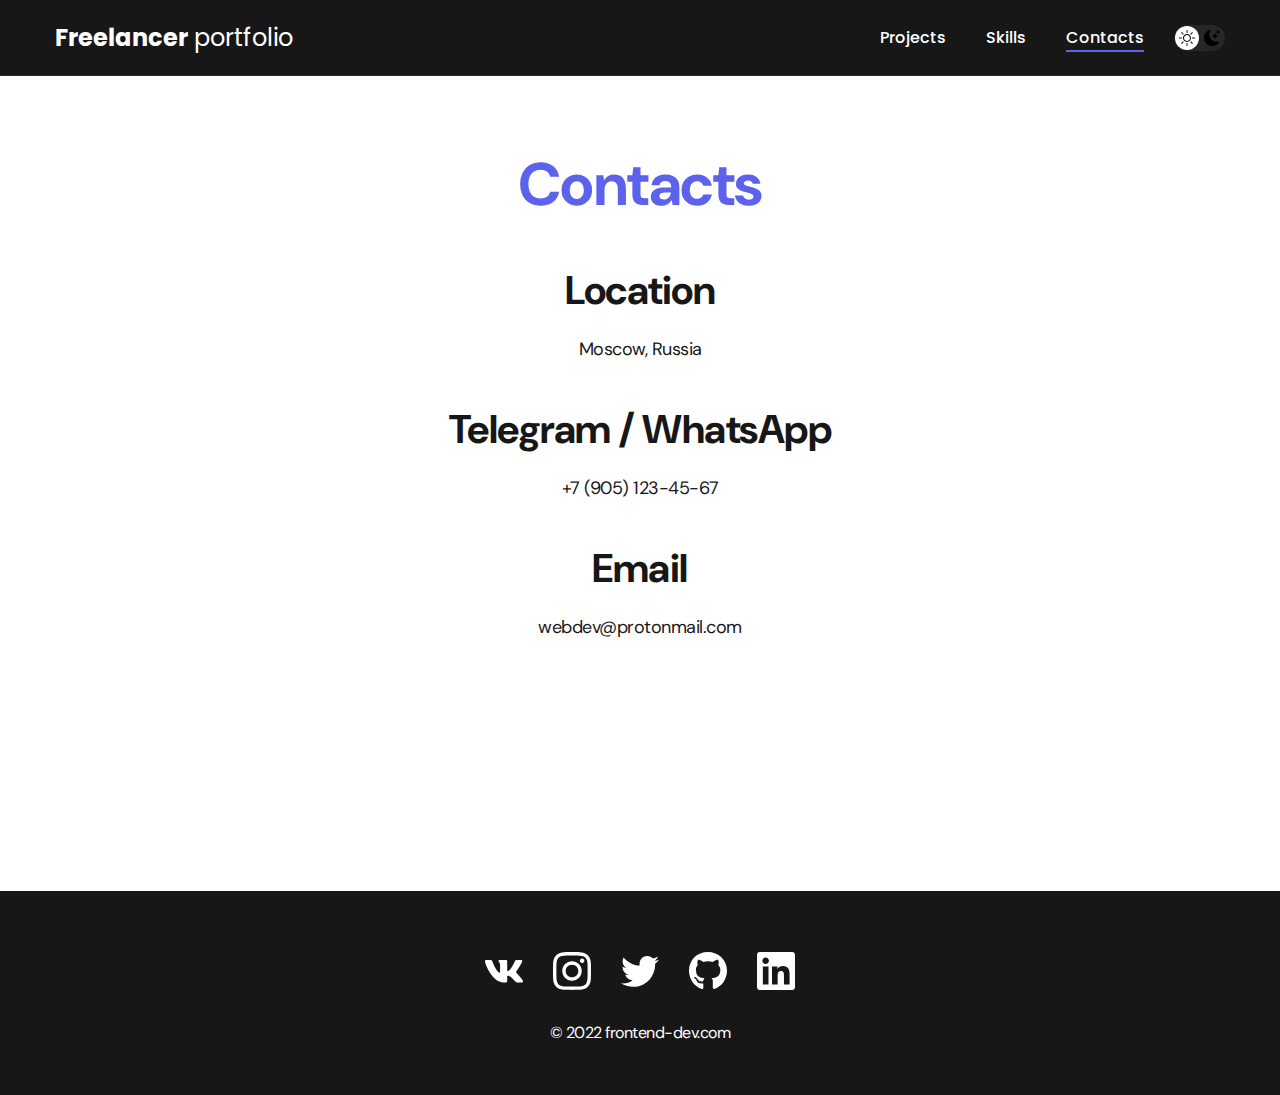
==== contact.html @ 3b57dac8 "First" ====
<!DOCTYPE html>
<html lang="en">

<head>
    <meta charset="UTF-8">
    <meta http-equiv="X-UA-Compatible" content="IE=edge">
    <meta name="viewport" content="width=device-width, initial-scale=1.0">
    <title>portfolio</title>
    <link rel="stylesheet" href="./css/main.css">
</head>

<body>
    <nav class="nav">
        <div class="container">
            <div class="nav-row">
                <a href="./index.html" class="logo"><strong>Freelancer</strong> portfolio</a>
                <button class="dark-mode-btn">
                    <img class="btn sun-mode" src="./img/icons/sun_mode.svg" alt="sun mode">
                    <img class="btn moon-mode" src="./img/icons/moon_mode.svg" alt="moon mode">
                </button>

                <ul class="nav-list">
                    <li class="mav-list__item"><a href="./index.html"
                            class="nav-list__link ">Projects</a></li>
                    <li class="mav-list__item "><a href="./skills.html" class="nav-list__link">Skills</a></li>
                    <li class="mav-list__item nav-list__link--active"><a href="./contact.html" class="nav-list__link">Contacts</a></li>
                </ul>
            </div>
        </div>
    </nav>
    <main>
        <section>
            <div class="card">
                <div class="card-title">Contacts</div>
                <div class="smallcard">
                    <div class="smallcard-subtitle">Location</div>
                    <div class="smallcard-text">Moscow, Russia</div>
                </div>
                <div class="smallcard">
                    <div class="smallcard-subtitle">Telegram / WhatsApp</div>
                    <div class="smallcard-text" >+7 (905) 123-45-67</div>
                </div>
                <div class="smallcard">
                    <div class="smallcard-subtitle">Email</div>
                    <div class="smallcard-text"> <a href="webdev@protonmail.com">webdev@protonmail.com</a></div>
                </div>
            </div>
        </section>
    </main>

 
    <footer class="footer">
        <div class="container">
            <ul class="social">
                <li class="social__item"><a href="#!"><img src="./img/icons/vk.svg" alt="#!"></a></li>
                <li class="social__item"><a href="#!"><img src="./img/icons/instagramm.svg" alt="#!"></a></li>
                <li class="social__item"><a href="#!"><img src="./img/icons/twitter.svg" alt="#!"></a></li>
                <li class="social__item"><a href="#!"><img src="./img/icons/github.svg" alt="#!"></a></li>
                <li class="social__item"><a href="#!"><img src="./img/icons/linkedin.svg" alt="#!"></a></li>
            </ul>
            <div class="copywrite">
                <p>© 2022 frontend-dev.com</p>
            </div>
        </div>
    </footer>
    <script src="./js/main.js"></script>

</body>

</html>
---- css/main.css ----
@import url(./reset.css);
@import url('https://fonts.googleapis.com/css2?family=DM+Sans:wght@400;500;700&family=Open+Sans&family=Poppins:wght@400;500;700&family=Raleway:wght@600;700&display=swap');
/* 
font-family: 'DM Sans', sans-serif;
font-family: 'Open Sans', sans-serif;
font-family: 'Poppins', sans-serif;
font-family: 'Raleway', sans-serif;
 */
/* 
* {
    border: 0.1px solid red;
}  */
:root{
    --black: #171718;
    --black-border: #171718;
    --white: #fff;
    --purple: #5C62EC;

    --page-text: var(--black);
    --dark-bg:var(--black);
    --dark-border:var(--black-border);
    --header-text:var(--white);
    --accent:var(--purple);
    /* light */
    --page-bg:var(--white);
    --text-color:var(--black);
    /* project card */
    --project-card-bg:var(--white);
    --project-card-text:var(--black);
}
.dark{
    --page-bg:#252526;
    --text-color:var(--white);
    --project-card-bg:var(--black);
    --project-card-text:var(--white);
}

 html, body {
    font-family: 'DM Sans', sans-serif;
    letter-spacing: -0.5px;
    color: var(--page-text);

    background-color: var(--page-bg);
    color: var(--text-color);
 }
 .container{
    max-width: 1200px;
    padding: 0 15px;
    margin: 0 auto;
 }

 /* Nav */
 .nav{
    background-color: var(--dark-bg);
    color: var(--header-text);
    padding: 20px 0;
    border-bottom: 1px solid #26292d;
    letter-spacing: normal;
 }
.nav-row{
    display: flex;
    justify-content: flex-end;
    align-items: center;
    column-gap: 30px;
    row-gap: 20px;
    flex-wrap: wrap;
}
.logo{
    color: var(--header-text);
    font-size: 24px;
    font-family: 'Poppins', sans-serif;
    margin-right: auto;
}
.logo strong{
    font-weight: 700;
}

.dark-mode-btn {
    order: 1;
    display: flex;
    column-gap: 9px;
    width: 51px;
    height: 26px;
    padding: 5px;

    border-radius: 50px;
    background-color: #272727;
    position: relative;

}

.dark-mode-btn::before{
    content: "";
    position: absolute;
    width: 24px;
    height: 24px;
    border-radius: 50%;
    background-color: #fff;
    top: 1px;
    left: 1px;
    transition: left 0.3s ease-in;

}
.dark-mode-btn--active::before{
    left: 26px;
}
.btn{
    width: 16px;
    height: 16px;
    position: relative;
}
.sun-mode {
}
.moon-mode {
}

.nav-list {
    display: flex;
    align-items: center;
    column-gap: 40px;
    font-size: 16px;
    font-weight: 500;
    font-family: 'Poppins', sans-serif;
}
.nav-list__link {
    color: var(--header-text);
    transition: opacity 0.3s ease-in;
}
.nav-list__link:hover{
    opacity: 0.8;
}
.nav-list__link--active{
    position: relative;
}
.nav-list__link--active::before{
    content: "";
    position: absolute;
    left: 0;
    top: 100%;
    display: block;
    height: 2px;
    width: 100%;
    background-color: var(--accent);
}
/* header */
.header {
    background-color: var(--dark-bg);
    background-image: url('./../img/header_bg.png');
    background-repeat: no-repeat;
    background-size: auto;
    background-position: center;
    color: var(--header-text);
    min-height: 695px;
    padding: 40px 0;
    display: flex;
    justify-content: center;
    align-items: center;
    text-align: center;
}
.header__wrapper {
    max-width: 660px;
    padding: 0 15px;
}
.header__title {
    font-size: 40px;
    font-weight: 700;
    line-height: 1.4;
    margin-bottom: 20px;
}
.header__title strong{
    font-size: 60px;
    font-weight: 700;
}
.header__title em{
    font-style: normal;
    color: var(--accent);
}
.header__text {
    font-size: 18px;
    line-height: 1.333;
    margin-bottom: 40px;
}
.header__text p + p{
    margin-top: 1em;
}
.button {
    display: inline-block;
    height: 48px;
    padding: 12px 28px;

    border-radius: 5px;
    background-color: var(--accent);
    color: white;
    letter-spacing: 0.15px;
    font-size: 16px;
    font-weight: 500;
    transition: opacity 0.2s ease-in;
}
.button:hover{
    opacity: 0.8;
}
.button:active{
    position: relative;
    top: 1px;
}
/* projects */
.projects {
    padding-top: 70px;
    padding-bottom: 70px;
}
.projects-title {
    font-size: 60px;
    font-weight: 700;
    line-height: 1.3;
    color: var(--accent);
    text-align: center;
    padding-bottom: 60px;
}
.projects-row {
    display: flex;
    column-gap: 30px;
    row-gap: 30px;
    flex-wrap: wrap;
}
.row__item {
    max-width: 370px;
    background-color: var(--project-card-bg);
    box-shadow: 0px 5px 35px rgba(0, 0, 0, 0.25);
    border-radius: 10px;
}
.item-img {
    border-radius: 10px;

}
.item-img img{
    border-radius: 10px;
}
.item-subtitle {
    font-size: 24px;
    font-weight: 700;
    line-height: 1.3;
    padding: 15px 20px 25px;
    color: var(--project-card-text);
}
/* footer */
.footer {
    background-color: var(--dark-bg);
}
.social {
    padding-top: 61px;
    display: flex;
    column-gap: 30px;
    align-items: center;
    justify-content: center;
    padding-bottom: 31px;
}
.social__item {
    width: 38px;
    align-items: center;

}
.copywrite {
    padding-bottom: 50px;
    color: var(--white);
    text-align: center;
    font-weight: 400;
    font-size: 16px;
    line-height: 1.5;
}
/* video service */
.video-servise {
    padding: 70px 0;
}
.video-servise__wrapper {
    display: flex;
    flex-direction: column;
    align-items: center;
}
.video-servise__title {
    font-size: 60px;
    font-weight: 700;
    line-height: 1.3;
    color: var(--accent);
    text-align: center;
    padding-bottom: 70px;

}
.video-servise__img {
    max-width: 650px;
    padding-bottom: 40px;
}
.video-servise__img img{
    height: 100%;
}
.video-servise__subtitle {
    font-size: 24px;
    line-height: 1.3;
    font-weight: 700;
    padding-bottom: 30px;
}

.video-servise__button {
    background-color: var(--white);;
    border: 1mm solid #000000;
    border-radius: 5px;

}
.video-servise__button a{
    display: inline-block;
    padding: 12px 20px;
}
.video-servise__button:hover{
    background-color: var(--accent);
    transition: 0.3s ease-in;
}
.button-wrapper{
    display: flex;
    column-gap: 10.5px;
}
.button-icon {
    width: 24px;
}
.button-text {
    color: var(--page-text);
}
/* skills */
.card {
    

    height: 815px;
    padding-top: 70px;
    display: flex;
    flex-direction: column;
    align-items: center;
    row-gap: 40px;
}
.card-title {
    font-size: 60px;
    line-height: 1.3;
    font-weight: 700;
    color: var(--accent);
}
.smallcard{
    display: flex;
    flex-direction: column;
    align-items: center;
}
.smallcard-subtitle {
    font-size: 40px;
    line-height: 1.3;
    font-weight: 700;
    padding-bottom: 20px;
}
.smallcard-text {
    font-size: 18px;
    line-height: 1.5;
    font-weight: 400;
    max-width: 571px;
    text-align: center;
}
/* contact */
.smallcard-text a {
    color: var(--black);
}
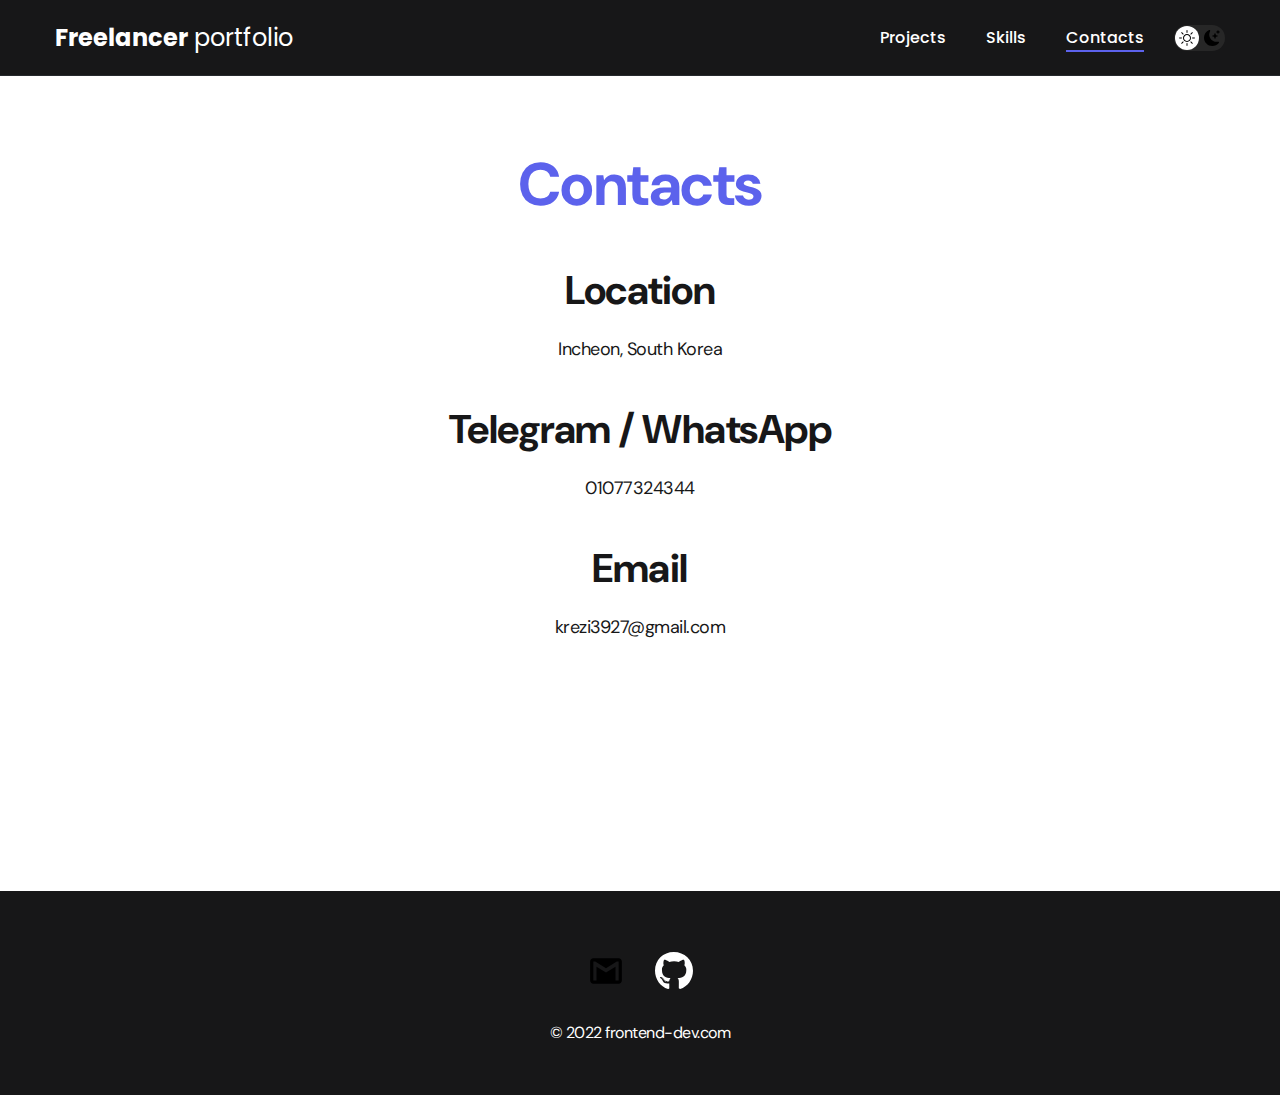
==== commit 6d0004d8: "food,picture, window" ====
--- a/contact.html
+++ b/contact.html
@@ -34,15 +34,15 @@
                 <div class="card-title">Contacts</div>
                 <div class="smallcard">
                     <div class="smallcard-subtitle">Location</div>
-                    <div class="smallcard-text">Moscow, Russia</div>
+                    <div class="smallcard-text">Incheon, South Korea</div>
                 </div>
                 <div class="smallcard">
                     <div class="smallcard-subtitle">Telegram / WhatsApp</div>
-                    <div class="smallcard-text" >+7 (905) 123-45-67</div>
+                    <div class="smallcard-text" >01077324344</div>
                 </div>
                 <div class="smallcard">
                     <div class="smallcard-subtitle">Email</div>
-                    <div class="smallcard-text"> <a href="webdev@protonmail.com">webdev@protonmail.com</a></div>
+                    <div class="smallcard-text"> <a href="krezi3927@gmail.com">krezi3927@gmail.com</a></div>
                 </div>
             </div>
         </section>
@@ -52,11 +52,10 @@
     <footer class="footer">
         <div class="container">
             <ul class="social">
-                <li class="social__item"><a href="#!"><img src="./img/icons/vk.svg" alt="#!"></a></li>
-                <li class="social__item"><a href="#!"><img src="./img/icons/instagramm.svg" alt="#!"></a></li>
-                <li class="social__item"><a href="#!"><img src="./img/icons/twitter.svg" alt="#!"></a></li>
-                <li class="social__item"><a href="#!"><img src="./img/icons/github.svg" alt="#!"></a></li>
-                <li class="social__item"><a href="#!"><img src="./img/icons/linkedin.svg" alt="#!"></a></li>
+                <li class="social__item"><a href="krezi3927@gmail.com
+                    "><img src="./img/icons/gmail.svg" alt="gmail"></a></li>
+                <li class="social__item"><a href="https://github.com/Nikolanikol"><img src="./img/icons/github.svg" alt="github"></a></li>
+
             </ul>
             <div class="copywrite">
                 <p>© 2022 frontend-dev.com</p>
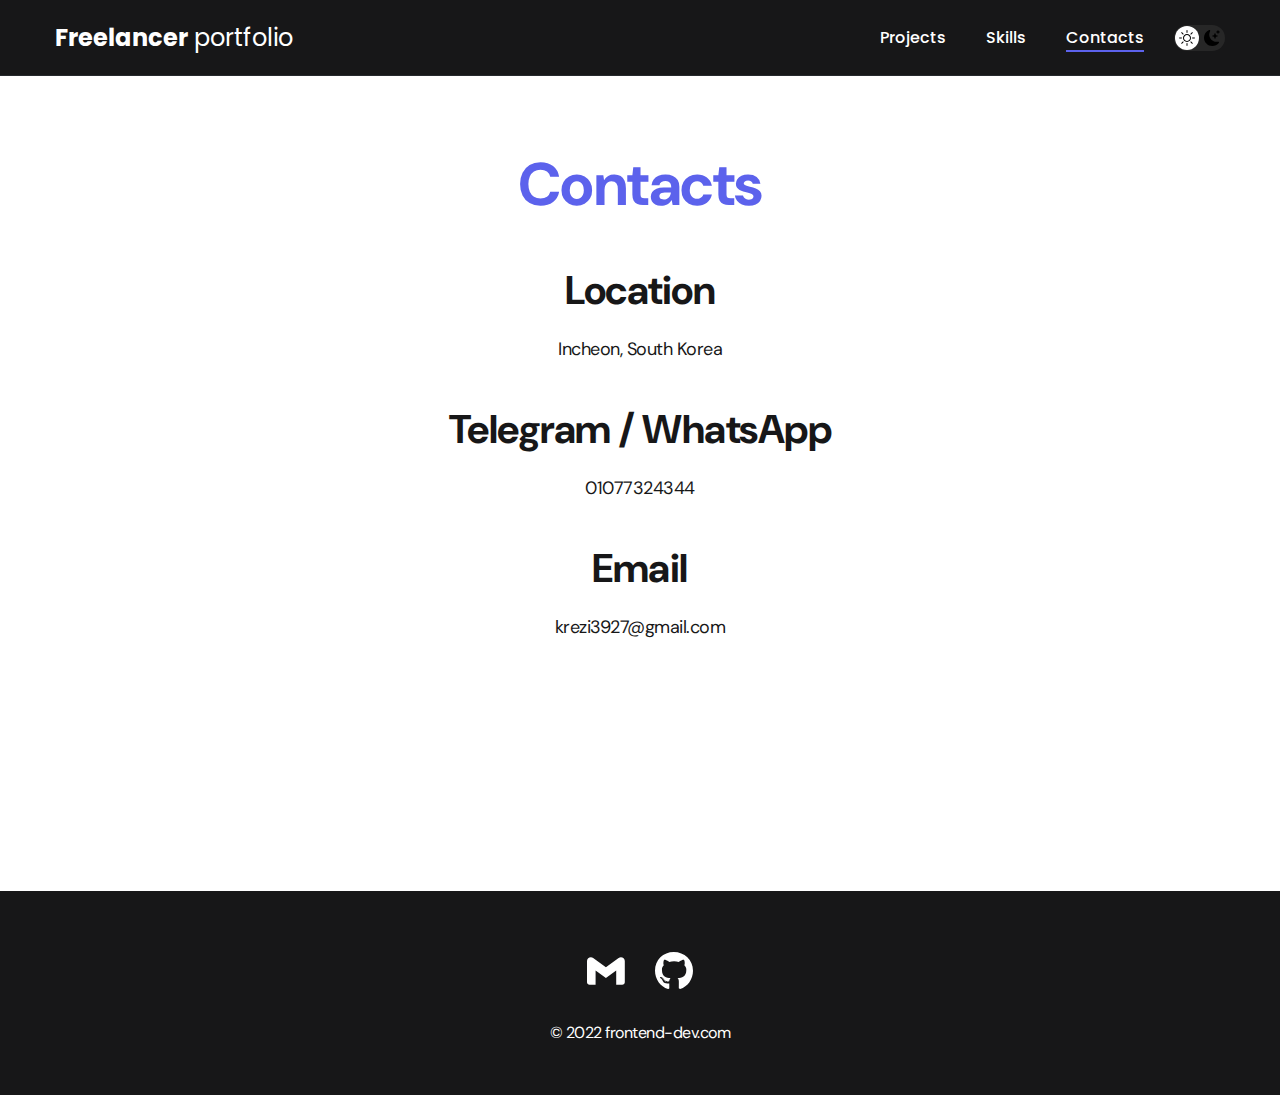
==== commit e76728d4: "media, mail" ====
--- a/contact.html
+++ b/contact.html
@@ -38,11 +38,11 @@
                 </div>
                 <div class="smallcard">
                     <div class="smallcard-subtitle">Telegram / WhatsApp</div>
-                    <div class="smallcard-text" >01077324344</div>
+                    <div class="smallcard-text"  ><a href="tel:01077324344">01077324344</a></div>
                 </div>
                 <div class="smallcard">
                     <div class="smallcard-subtitle">Email</div>
-                    <div class="smallcard-text"> <a href="krezi3927@gmail.com">krezi3927@gmail.com</a></div>
+                    <div class="smallcard-text"> <a href="mailto:krezi3927@gmail.com">krezi3927@gmail.com</a></div>
                 </div>
             </div>
         </section>
@@ -52,8 +52,7 @@
     <footer class="footer">
         <div class="container">
             <ul class="social">
-                <li class="social__item"><a href="krezi3927@gmail.com
-                    "><img src="./img/icons/gmail.svg" alt="gmail"></a></li>
+                <li class="social__item"><a href="mailto:krezi3927@gmail.com"><img src="./img/icons/gmail.svg" alt="gmail"></a></li>
                 <li class="social__item"><a href="https://github.com/Nikolanikol"><img src="./img/icons/github.svg" alt="github"></a></li>
 
             </ul>
--- a/css/main.css
+++ b/css/main.css
@@ -350,6 +350,7 @@
     line-height: 1.3;
     font-weight: 700;
     padding-bottom: 20px;
+    text-align: center;
 }
 .smallcard-text {
     font-size: 18px;
@@ -361,4 +362,9 @@
 /* contact */
 .smallcard-text a {
     color: var(--black);
+}
+@media(max-width: 320px){
+    .nav-row{
+        justify-content: flex-start;
+    }
 }